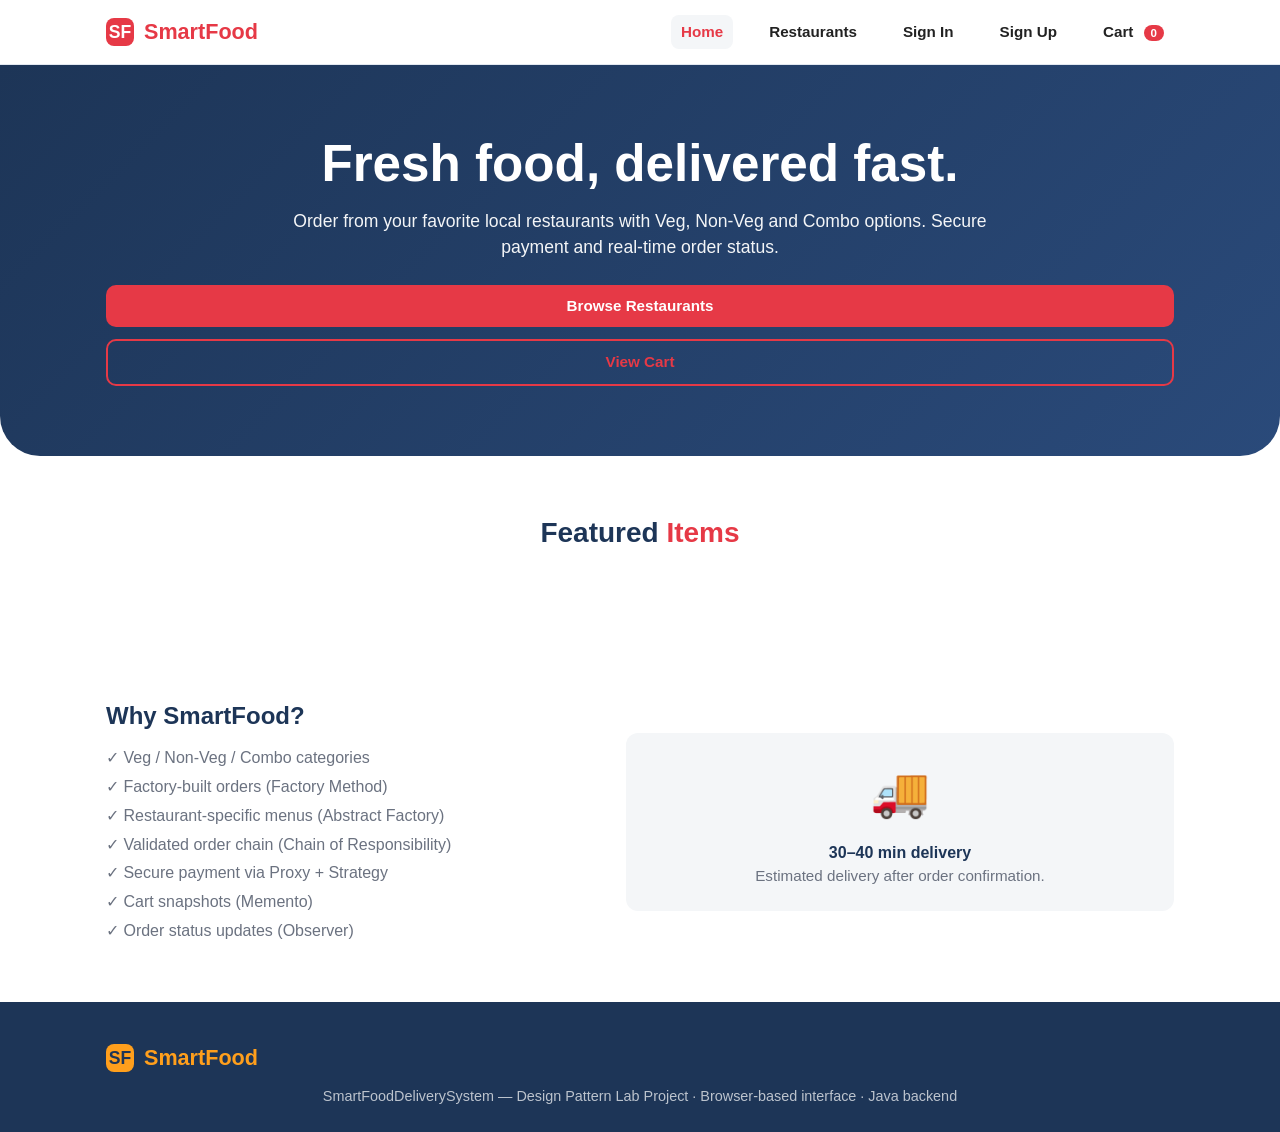
==== frontend/index.html @ 9c6362ef "interface update-1" ====
<!DOCTYPE html>
<html lang="en">
<head>
<meta charset="UTF-8">
<meta name="viewport" content="width=device-width, initial-scale=1.0">
<title>SmartFood — Home</title>
<link rel="stylesheet" href="css/style.css">
</head>
<body>
<nav class="navbar">
  <div class="container">
    <a href="index.html" class="brand"><div class="mark">SF</div><span>SmartFood</span></a>
    <div class="nav-links">
      <a href="index.html" class="active">Home</a>
      <a href="restaurants.html">Restaurants</a>
      <a href="sign-in.html">Sign In</a>
      <a href="sign-up.html">Sign Up</a>
      <a href="cart.html" class="cart-link">Cart <span class="cart-badge" id="cart-badge">0</span></a>
    </div>
  </div>
</nav>

<section class="hero">
  <div class="container">
    <h1>Fresh food, delivered fast.</h1>
    <p>Order from your favorite local restaurants with Veg, Non-Veg and Combo options. Secure payment and real-time order status.</p>
    <div class="actions">
      <a href="restaurants.html" class="btn btn-primary btn-full">Browse Restaurants</a>
      <a href="cart.html" class="btn btn-outline btn-full">View Cart</a>
    </div>
  </div>
</section>

<section class="section" id="featured">
  <h2 class="section-title">Featured <span>Items</span></h2>
  <div class="card-grid" id="featured-grid"></div>
</section>

<section class="section">
  <div class="container" style="display:flex;gap:20px;flex-wrap:wrap;align-items:center;">
    <div style="flex:1;min-width:260px;">
      <h2 style="font-size:1.5rem;color:var(--dark);margin-bottom:10px;">Why SmartFood?</h2>
      <ul style="color:var(--text-muted);line-height:1.8;">
        <li>&#10003; Veg / Non-Veg / Combo categories</li>
        <li>&#10003; Factory-built orders (Factory Method)</li>
        <li>&#10003; Restaurant-specific menus (Abstract Factory)</li>
        <li>&#10003; Validated order chain (Chain of Responsibility)</li>
        <li>&#10003; Secure payment via Proxy + Strategy</li>
        <li>&#10003; Cart snapshots (Memento)</li>
        <li>&#10003; Order status updates (Observer)</li>
      </ul>
    </div>
    <div style="flex:1;min-width:260px;background:var(--gray-light);border-radius:var(--radius);padding:24px;text-align:center;">
      <div style="font-size:3rem;margin-bottom:12px;">🚚</div>
      <div style="font-weight:800;color:var(--dark);">30–40 min delivery</div>
      <p style="color:var(--text-muted);font-size:0.95rem;">Estimated delivery after order confirmation.</p>
    </div>
  </div>
</section>

<footer>
  <div class="container">
    <div class="brand"><div class="mark" style="background:var(--accent);color:var(--dark);">SF</div><span>SmartFood</span></div>
    <p>SmartFoodDeliverySystem — Design Pattern Lab Project &middot; Browser-based interface &middot; Java backend</p>
  </div>
</footer>

<script type="module" src="js/app.js"></script>
<script type="module" src="js/home.js"></script>
</body>
</html>
---- frontend/css/style.css ----
/* SmartFoodDeliverySystem — Frontend Stylesheet */
:root {
    --primary: #e63946;
    --primary-dark: #c1121f;
    --accent: #ff9f1c;
    --dark: #1d3557;
    --gray-light: #f4f6f8;
    --gray: #e2e8f0;
    --text: #222;
    --text-muted: #6b7280;
    --success: #2e7d32;
    --warning: #b45309;
    --white: #ffffff;
    --shadow: 0 4px 12px rgba(0,0,0,0.08);
    --shadow-sm: 0 2px 6px rgba(0,0,0,0.06);
    --radius: 12px;
}

* { box-sizing: border-box; margin: 0; padding: 0; }

html { scroll-behavior: smooth; }

body {
    font-family: "Segoe UI", Roboto, Helvetica, Arial, sans-serif;
    color: var(--text);
    background: var(--white);
    line-height: 1.5;
}

a { text-decoration: none; color: inherit; }
button {
    font-family: inherit;
    border: none;
    background: none;
    cursor: pointer;
}
ul { list-style: none; }

img { max-width: 100%; display: block; }

.container {
    max-width: 1100px;
    margin: 0 auto;
    padding: 0 16px;
}

/* ---------- Navbar ---------- */
.navbar {
    position: sticky;
    top: 0;
    background: rgba(255,255,255,0.95);
    border-bottom: 1px solid var(--gray);
    z-index: 100;
}
.navbar .container {
    display: flex;
    align-items: center;
    justify-content: space-between;
    height: 64px;
}
.brand {
    display: flex;
    align-items: center;
    gap: 10px;
    font-weight: 800;
    font-size: 1.35rem;
    color: var(--primary);
}
.brand .mark {
    width: 28px; height: 28px;
    background: var(--primary);
    color: #fff;
    border-radius: 8px;
    display: grid; place-items: center;
    font-weight: 900;
    font-size: 1.1rem;
}
.nav-links { display: flex; gap: 26px; align-items: center; }
.nav-links a {
    font-weight: 600;
    font-size: 0.95rem;
    color: var(--text);
    padding: 6px 10px;
    border-radius: 8px;
    transition: background 0.2s, color 0.2s;
}
.nav-links a:hover, .nav-links a.active {
    background: var(--gray-light);
    color: var(--primary);
}
.cart-badge {
    background: var(--primary);
    color: #fff;
    font-size: 0.72rem;
    padding: 2px 7px;
    border-radius: 12px;
    font-weight: 700;
    margin-left: 6px;
}

/* ---------- Buttons ---------- */
.btn {
    display: inline-flex;
    align-items: center;
    justify-content: center;
    padding: 10px 20px;
    border-radius: 10px;
    font-weight: 700;
    font-size: 0.95rem;
    transition: transform 0.1s, opacity 0.2s;
}
.btn:active { transform: scale(0.97); }
.btn-primary { background: var(--primary); color: #fff; }
.btn-primary:hover { background: var(--primary-dark); }
.btn-outline { border: 2px solid var(--primary); color: var(--primary); background: transparent; }
.btn-outline:hover { background: var(--primary); color: #fff; }
.btn-accent { background: var(--accent); color: var(--dark); }
.btn-accent:hover { background: #e88a16; }
.btn-success { background: var(--success); color: #fff; }
.btn-sm { padding: 6px 12px; font-size: 0.85rem; }
.btn-full { width: 100%; }
.btn:disabled { opacity: 0.6; cursor: not-allowed; }

/* ---------- Home ---------- */
.hero {
    background: linear-gradient(135deg, #1d3557 0%, #2a4a7a 100%);
    color: #fff;
    padding: 70px 16px;
    text-align: center;
    border-radius: 0 0 40px 40px;
}
.hero h1 { font-size: clamp(2rem, 5vw, 3.2rem); margin-bottom: 14px; line-height: 1.15; }
.hero p { font-size: 1.1rem; opacity: 0.95; max-width: 700px; margin: 0 auto 24px; }
.hero .actions { display: flex; gap: 12px; justify-content: center; flex-wrap: wrap; }

.section { padding: 56px 16px; }
.section-title {
    text-align: center;
    font-size: 1.75rem;
    margin-bottom: 32px;
    color: var(--dark);
}
.section-title span { color: var(--primary); }

.card-grid {
    display: grid;
    grid-template-columns: repeat(auto-fill, minmax(220px, 1fr));
    gap: 20px;
}
.restaurant-card, .food-card {
    background: #fff;
    border: 1px solid var(--gray);
    border-radius: var(--radius);
    padding: 16px;
    transition: transform 0.2s, box-shadow 0.2s;
    display: flex;
    flex-direction: column;
}
.restaurant-card:hover, .food-card:hover {
    transform: translateY(-4px);
    box-shadow: var(--shadow);
    border-color: var(--primary);
}
.card-image {
    width: 100%;
    height: 140px;
    border-radius: 10px;
    background: var(--gray-light);
    margin-bottom: 12px;
    display: grid; place-items: center;
    color: var(--text-muted);
    font-size: 0.85rem;
}
.card-title { font-size: 1.1rem; font-weight: 700; margin-bottom: 4px; }
.card-sub { color: var(--text-muted); font-size: 0.9rem; margin-bottom: 10px; }
.card-footer { margin-top: auto; display: flex; justify-content: space-between; align-items: center; }
.price { font-weight: 800; color: var(--primary); font-size: 1.05rem; }

/* ---------- Menu ---------- */
.menu-header {
    display: flex;
    align-items: center;
    gap: 12px;
    margin-bottom: 24px;
    padding-bottom: 16px;
    border-bottom: 2px solid var(--gray-light);
}
.menu-header .back { font-weight: 600; color: var(--primary); }
.restaurant-info h2 { font-size: 1.75rem; color: var(--dark); margin-bottom: 4px; }
.restaurant-info p { color: var(--text-muted); font-size: 0.95rem; }
.category-tabs {
    display: flex;
    gap: 8px;
    margin-bottom: 24px;
    overflow-x: auto;
    padding-bottom: 8px;
}
.category-tabs button {
    padding: 8px 14px;
    border-radius: 20px;
    border: 1px solid var(--gray);
    background: #fff;
    color: var(--text-muted);
    font-weight: 600;
    font-size: 0.9rem;
    white-space: nowrap;
}
.category-tabs button.active {
    background: var(--primary);
    color: #fff;
    border-color: var(--primary);
}
.empty-state {
    text-align: center;
    padding: 60px 20px;
    color: var(--text-muted);
}
.empty-state .icon { font-size: 2.5rem; margin-bottom: 12px; }

/* ---------- Cart ---------- */
.cart-item {
    display: flex;
    gap: 12px;
    align-items: center;
    background: #fff;
    border: 1px solid var(--gray);
    border-radius: 10px;
    padding: 14px;
    margin-bottom: 12px;
}
.cart-item .image {
    width: 70px; height: 70px;
    border-radius: 8px;
    background: var(--gray-light);
    display: grid; place-items: center;
    color: var(--text-muted);
    font-size: 0.75rem;
    flex-shrink: 0;
}
.cart-item .info { flex: 1; }
.cart-item .name { font-weight: 700; font-size: 1rem; }
.cart-item .price { color: var(--primary); font-weight: 700; }
.cart-controls {
    display: flex;
    align-items: center;
    gap: 8px;
}
.cart-controls button {
    width: 32px; height: 32px;
    border-radius: 8px;
    border: 1px solid var(--gray);
    background: #fff;
    font-weight: 700;
    font-size: 1rem;
    display: grid; place-items: center;
}
.cart-controls button:hover { background: var(--gray-light); }
.cart-controls .qty { font-weight: 700; min-width: 24px; text-align: center; }
.remove-btn {
    color: var(--text-muted);
    font-size: 0.85rem;
    padding: 6px 10px;
    border-radius: 6px;
}
.remove-btn:hover { background: #fee2e2; color: var(--primary-dark); }
.cart-summary {
    background: var(--gray-light);
    border-radius: var(--radius);
    padding: 20px;
    margin-top: 24px;
}
.cart-summary .row {
    display: flex;
    justify-content: space-between;
    padding: 8px 0;
    color: var(--text-muted);
}
.cart-summary .total {
    font-size: 1.25rem;
    font-weight: 800;
    color: var(--dark);
    margin-top: 10px;
    padding-top: 10px;
    border-top: 1px solid var(--gray);
}

/* ---------- Checkout / Order ---------- */
.form-grid {
    display: grid;
    grid-template-columns: 1fr;
    gap: 16px;
    margin-bottom: 24px;
}
@media (min-width: 600px) {
    .form-grid { grid-template-columns: 1fr 1fr; }
}
.form-group { display: flex; flex-direction: column; gap: 6px; }
.form-group label { font-weight: 700; font-size: 0.9rem; color: var(--dark); }
.form-group input, .form-group select {
    padding: 10px 12px;
    border: 1px solid var(--gray);
    border-radius: 10px;
    font-size: 0.95rem;
    background: #fff;
}
.form-group input:focus, .form-group select:focus {
    outline: 2px solid var(--primary);
    border-color: var(--primary);
}
.payment-options {
    display: flex;
    gap: 10px;
    margin-top: 8px;
}
.payment-options label {
    display: flex;
    align-items: center;
    gap: 8px;
    cursor: pointer;
    font-weight: 600;
    font-size: 0.95rem;
    color: var(--text);
}
.order-summary {
    background: var(--gray-light);
    border-radius: var(--radius);
    padding: 20px;
}
.order-item {
    display: flex;
    justify-content: space-between;
    padding: 8px 0;
    border-bottom: 1px solid var(--gray);
    font-size: 0.95rem;
}
.order-item:last-child { border-bottom: none; }
.order-item .qty { color: var(--text-muted); }

/* ---------- Status ---------- */
.status-card {
    background: #fff;
    border: 1px solid var(--gray);
    border-radius: var(--radius);
    padding: 32px;
    text-align: center;
    max-width: 500px;
    margin: 0 auto;
}
.status-pill {
    display: inline-flex;
    align-items: center;
    gap: 8px;
    padding: 8px 16px;
    border-radius: 20px;
    font-weight: 800;
    font-size: 1.1rem;
    margin: 16px 0;
}
.status-placed { background: #e3f2fd; color: #1565c0; }
.status-confirmed { background: #e8f5e9; color: var(--success); }
.status-preparing { background: #fff3e0; color: var(--warning); }
.status-ready { background: #e3f2fd; color: #1565c0; }
.status-out { background: #fce4ec; color: #c2185b; }
.status-delivered { background: #e8f5e9; color: var(--success); }
.status-cancelled { background: #fcebea; color: #c62828; }

/* ---------- Messages ---------- */
.toast {
    position: fixed; bottom: 24px; left: 50%;
    transform: translateX(-50%);
    background: var(--dark);
    color: #fff;
    padding: 12px 20px;
    border-radius: 10px;
    font-size: 0.95rem;
    opacity: 0;
    transition: opacity 0.3s;
    z-index: 200;
}
.toast.show { opacity: 1; }
.toast.success { background: var(--success); }
.toast.error { background: var(--primary); }

/* ---------- Footer ---------- */
footer {
    background: var(--dark);
    color: #fff;
    padding: 40px 16px 24px;
    text-align: center;
}
footer .brand { color: var(--accent); margin-bottom: 12px; }
footer p { opacity: 0.7; font-size: 0.9rem; margin-top: 8px; }

/* ---------- Responsive ---------- */
@media (max-width: 600px) {
    .nav-links { gap: 16px; }
    .hero { padding: 50px 16px; border-radius: 0 0 28px 28px; }
    .section { padding: 40px 16px; }
    .cart-summary { position: static; }
}
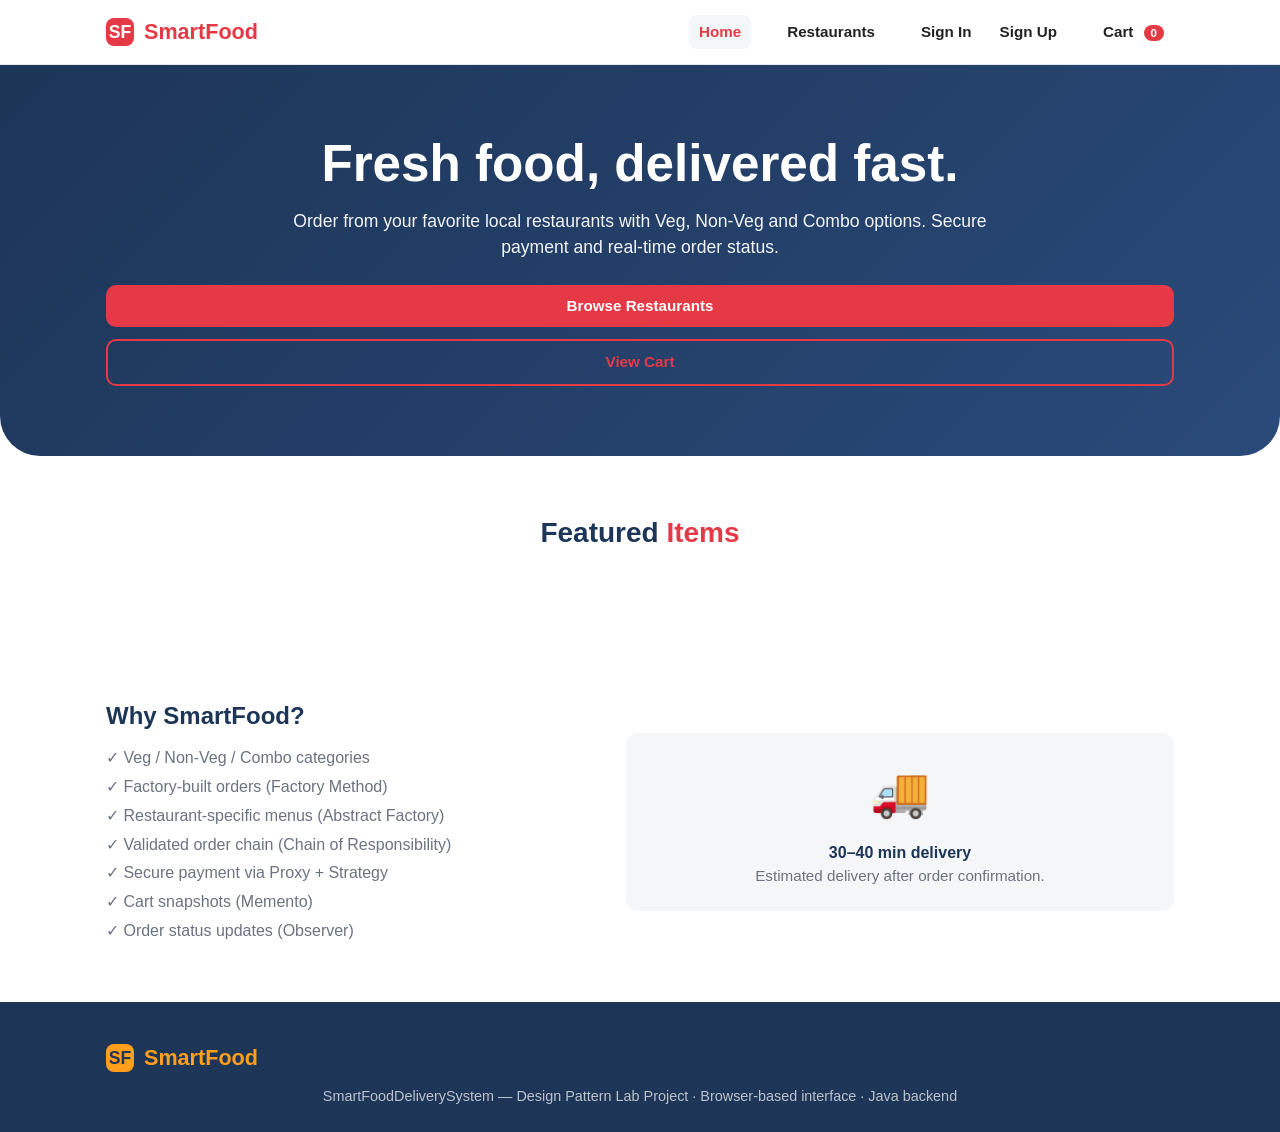
==== commit 79b51739: "interface update 3" ====
--- a/frontend/index.html
+++ b/frontend/index.html
@@ -13,8 +13,14 @@
     <div class="nav-links">
       <a href="index.html" class="active">Home</a>
       <a href="restaurants.html">Restaurants</a>
-      <a href="sign-in.html">Sign In</a>
-      <a href="sign-up.html">Sign Up</a>
+      <div id="nav-guest-links" style="display:flex;gap:8px;align-items:center;">
+        <a href="sign-in.html">Sign In</a>
+        <a href="sign-up.html">Sign Up</a>
+      </div>
+      <div id="nav-user-links" style="display:none;gap:8px;align-items:center;">
+        <span id="nav-user-name" style="color:var(--text-muted);">User</span>
+        <a href="#" id="nav-logout" style="color:var(--primary);">Sign Out</a>
+      </div>
       <a href="cart.html" class="cart-link">Cart <span class="cart-badge" id="cart-badge">0</span></a>
     </div>
   </div>
@@ -67,5 +73,9 @@
 
 <script type="module" src="js/app.js"></script>
 <script type="module" src="js/home.js"></script>
+<script type="module">
+  import { setupLogout } from "./js/app.js";
+  setupLogout();
+</script>
 </body>
 </html>
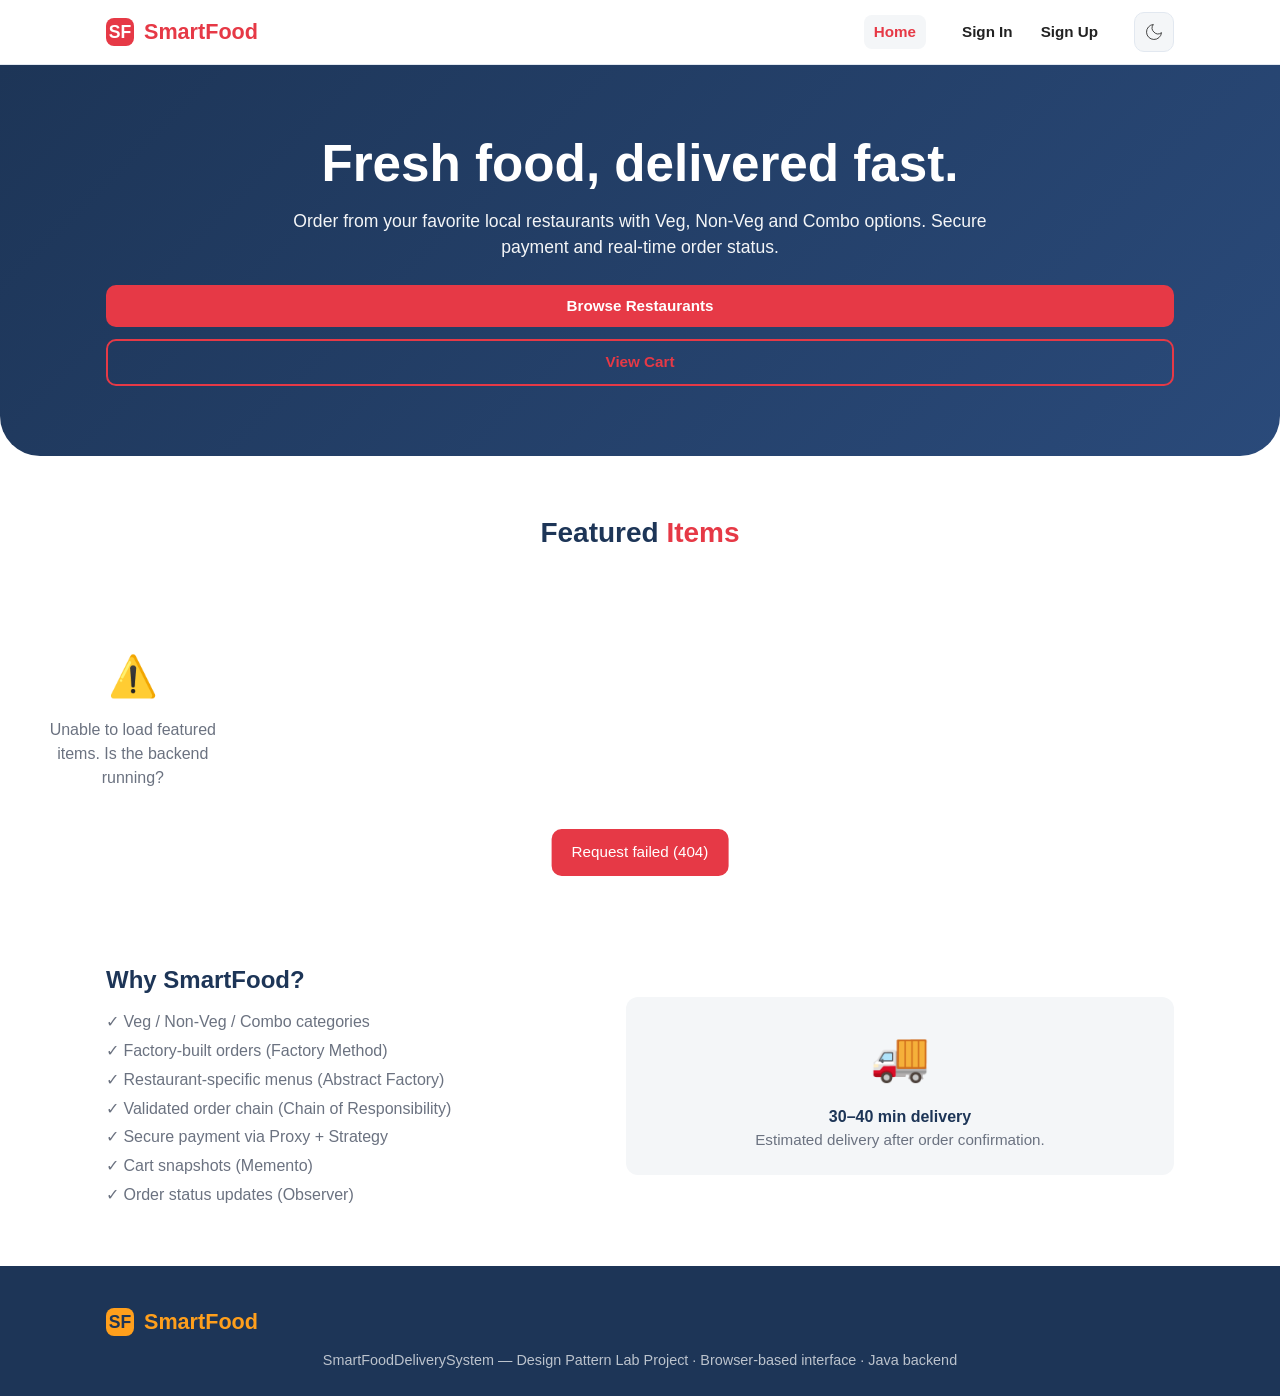
==== commit 88143864: "functionality updates-1" ====
--- a/frontend/index.html
+++ b/frontend/index.html
@@ -12,16 +12,19 @@
     <a href="index.html" class="brand"><div class="mark">SF</div><span>SmartFood</span></a>
     <div class="nav-links">
       <a href="index.html" class="active">Home</a>
-      <a href="restaurants.html">Restaurants</a>
       <div id="nav-guest-links" style="display:flex;gap:8px;align-items:center;">
         <a href="sign-in.html">Sign In</a>
         <a href="sign-up.html">Sign Up</a>
       </div>
       <div id="nav-user-links" style="display:none;gap:8px;align-items:center;">
         <span id="nav-user-name" style="color:var(--text-muted);">User</span>
+        <a href="cart.html" class="cart-link" id="nav-cart-link">Cart <span class="cart-badge" id="cart-badge">0</span></a>
         <a href="#" id="nav-logout" style="color:var(--primary);">Sign Out</a>
       </div>
-      <a href="cart.html" class="cart-link">Cart <span class="cart-badge" id="cart-badge">0</span></a>
+      <button id="theme-toggle" class="theme-toggle" aria-label="Switch to Dark Mode" title="Switch to Dark Mode">
+        <svg class="theme-sun" viewBox="0 0 24 24"><circle cx="12" cy="12" r="5"/><line x1="12" y1="1" x2="12" y2="3"/><line x1="12" y1="21" x2="12" y2="23"/><line x1="4.22" y1="4.22" x2="5.64" y2="5.64"/><line x1="18.36" y1="18.36" x2="19.78" y2="19.78"/><line x1="1" y1="12" x2="3" y2="12"/><line x1="21" y1="12" x2="23" y2="12"/><line x1="4.22" y1="19.78" x2="5.64" y2="18.36"/><line x1="18.36" y1="5.64" x2="19.78" y2="4.22"/></svg>
+        <svg class="theme-moon" viewBox="0 0 24 24"><path d="M21 12.79A9 9 0 1 1 11.21 3 7 7 0 0 0 21 12.79z"/></svg>
+      </button>
     </div>
   </div>
 </nav>
@@ -71,6 +74,11 @@
   </div>
 </footer>
 
+<script type="module" src="js/theme.js"></script>
+<script type="module">
+  import { initTheme } from "./js/theme.js";
+  initTheme();
+</script>
 <script type="module" src="js/app.js"></script>
 <script type="module" src="js/home.js"></script>
 <script type="module">
--- a/frontend/css/style.css
+++ b/frontend/css/style.css
@@ -14,6 +14,54 @@
     --shadow: 0 4px 12px rgba(0,0,0,0.08);
     --shadow-sm: 0 2px 6px rgba(0,0,0,0.06);
     --radius: 12px;
+    --card-bg: #fff;
+    --card-border: var(--gray);
+    --input-bg: #fff;
+    --input-border: var(--gray);
+    --navbar-bg: rgba(255,255,255,0.95);
+    --navbar-border: var(--gray);
+    --hero-gradient: linear-gradient(135deg, #1d3557 0%, #2a4a7a 100%);
+    --footer-bg: var(--dark);
+    --footer-text: #fff;
+    --empty-state-bg: transparent;
+    --toast-bg: var(--dark);
+    --toast-text: #fff;
+    --category-btn-bg: #fff;
+    --category-btn-border: var(--gray);
+    --category-btn-text: var(--text-muted);
+    --category-btn-active-bg: var(--primary);
+    --category-btn-active-text: #fff;
+    --status-card-bg: #fff;
+    --status-card-border: var(--gray);
+}
+
+/* Dark mode variables */
+[data-theme="dark"] {
+    --gray-light: #1e293b;
+    --gray: #334155;
+    --text: #f1f5f9;
+    --text-muted: #94a3b8;
+    --white: #0f172a;
+    --shadow: 0 4px 12px rgba(0,0,0,0.3);
+    --shadow-sm: 0 2px 6px rgba(0,0,0,0.2);
+    --card-bg: #1e293b;
+    --card-border: #334155;
+    --input-bg: #1e293b;
+    --input-border: #334155;
+    --navbar-bg: rgba(15,23,42,0.95);
+    --navbar-border: #334155;
+    --hero-gradient: linear-gradient(135deg, #0f172a 0%, #1e293b 100%);
+    --footer-bg: #0f172a;
+    --footer-text: #f1f5f9;
+    --toast-bg: #1e293b;
+    --toast-text: #f1f5f9;
+    --category-btn-bg: #1e293b;
+    --category-btn-border: #334155;
+    --category-btn-text: #94a3b8;
+    --category-btn-active-bg: var(--primary);
+    --category-btn-active-text: #fff;
+    --status-card-bg: #1e293b;
+    --status-card-border: #334155;
 }
 
 * { box-sizing: border-box; margin: 0; padding: 0; }
@@ -48,8 +96,8 @@
 .navbar {
     position: sticky;
     top: 0;
-    background: rgba(255,255,255,0.95);
-    border-bottom: 1px solid var(--gray);
+    background: var(--navbar-bg);
+    border-bottom: 1px solid var(--navbar-border);
     z-index: 100;
 }
 .navbar .container {
@@ -88,6 +136,46 @@
     background: var(--gray-light);
     color: var(--primary);
 }
+
+/* Theme Toggle */
+.theme-toggle {
+    display: flex;
+    align-items: center;
+    justify-content: center;
+    width: 40px;
+    height: 40px;
+    border-radius: 10px;
+    background: var(--gray-light);
+    border: 1px solid var(--gray);
+    color: var(--text);
+    transition: background 0.2s, border-color 0.2s, transform 0.1s;
+}
+.theme-toggle:hover {
+    background: var(--gray);
+    transform: scale(1.05);
+}
+.theme-toggle:active {
+    transform: scale(0.95);
+}
+.theme-toggle svg {
+    width: 20px;
+    height: 20px;
+    stroke: currentColor;
+    fill: none;
+}
+.theme-toggle .theme-sun {
+    display: none;
+}
+.theme-toggle .theme-moon {
+    display: inline-block;
+}
+[data-theme="dark"] .theme-toggle .theme-sun {
+    display: inline-block;
+}
+[data-theme="dark"] .theme-toggle .theme-moon {
+    display: none;
+}
+
 .cart-badge {
     background: var(--primary);
     color: #fff;
@@ -123,7 +211,7 @@
 
 /* ---------- Home ---------- */
 .hero {
-    background: linear-gradient(135deg, #1d3557 0%, #2a4a7a 100%);
+    background: var(--hero-gradient);
     color: #fff;
     padding: 70px 16px;
     text-align: center;
@@ -148,8 +236,8 @@
     gap: 20px;
 }
 .restaurant-card, .food-card {
-    background: #fff;
-    border: 1px solid var(--gray);
+    background: var(--card-bg);
+    border: 1px solid var(--card-border);
     border-radius: var(--radius);
     padding: 16px;
     transition: transform 0.2s, box-shadow 0.2s;
@@ -198,17 +286,23 @@
 .category-tabs button {
     padding: 8px 14px;
     border-radius: 20px;
-    border: 1px solid var(--gray);
-    background: #fff;
-    color: var(--text-muted);
+    border: 1px solid var(--category-btn-border);
+    background: var(--category-btn-bg);
+    color: var(--category-btn-text);
     font-weight: 600;
     font-size: 0.9rem;
     white-space: nowrap;
+    transition: background 0.2s, border-color 0.2s, color 0.2s;
 }
 .category-tabs button.active {
-    background: var(--primary);
-    color: #fff;
+    background: var(--category-btn-active-bg);
+    color: var(--category-btn-active-text);
+    border-color: var(--category-btn-active-bg);
+}
+.category-tabs button:hover:not(.active) {
+    background: var(--gray-light);
     border-color: var(--primary);
+    color: var(--primary);
 }
 .empty-state {
     text-align: center;
@@ -222,8 +316,8 @@
     display: flex;
     gap: 12px;
     align-items: center;
-    background: #fff;
-    border: 1px solid var(--gray);
+    background: var(--card-bg);
+    border: 1px solid var(--card-border);
     border-radius: 10px;
     padding: 14px;
     margin-bottom: 12px;
@@ -249,7 +343,7 @@
     width: 32px; height: 32px;
     border-radius: 8px;
     border: 1px solid var(--gray);
-    background: #fff;
+    background: var(--card-bg);
     font-weight: 700;
     font-size: 1rem;
     display: grid; place-items: center;
@@ -298,10 +392,11 @@
 .form-group label { font-weight: 700; font-size: 0.9rem; color: var(--dark); }
 .form-group input, .form-group select {
     padding: 10px 12px;
-    border: 1px solid var(--gray);
-    border-radius: 10px;
-    font-size: 0.95rem;
-    background: #fff;
+    border: 1px solid var(--input-border);
+    border-radius: 10px;
+    font-size: 0.95rem;
+    background: var(--input-bg);
+    color: var(--text);
 }
 .form-group input:focus, .form-group select:focus {
     outline: 2px solid var(--primary);
@@ -338,8 +433,8 @@
 
 /* ---------- Status ---------- */
 .status-card {
-    background: #fff;
-    border: 1px solid var(--gray);
+    background: var(--status-card-bg);
+    border: 1px solid var(--status-card-border);
     border-radius: var(--radius);
     padding: 32px;
     text-align: center;
@@ -368,8 +463,8 @@
 .toast {
     position: fixed; bottom: 24px; left: 50%;
     transform: translateX(-50%);
-    background: var(--dark);
-    color: #fff;
+    background: var(--toast-bg);
+    color: var(--toast-text);
     padding: 12px 20px;
     border-radius: 10px;
     font-size: 0.95rem;
@@ -383,8 +478,8 @@
 
 /* ---------- Footer ---------- */
 footer {
-    background: var(--dark);
-    color: #fff;
+    background: var(--footer-bg);
+    color: var(--footer-text);
     padding: 40px 16px 24px;
     text-align: center;
 }
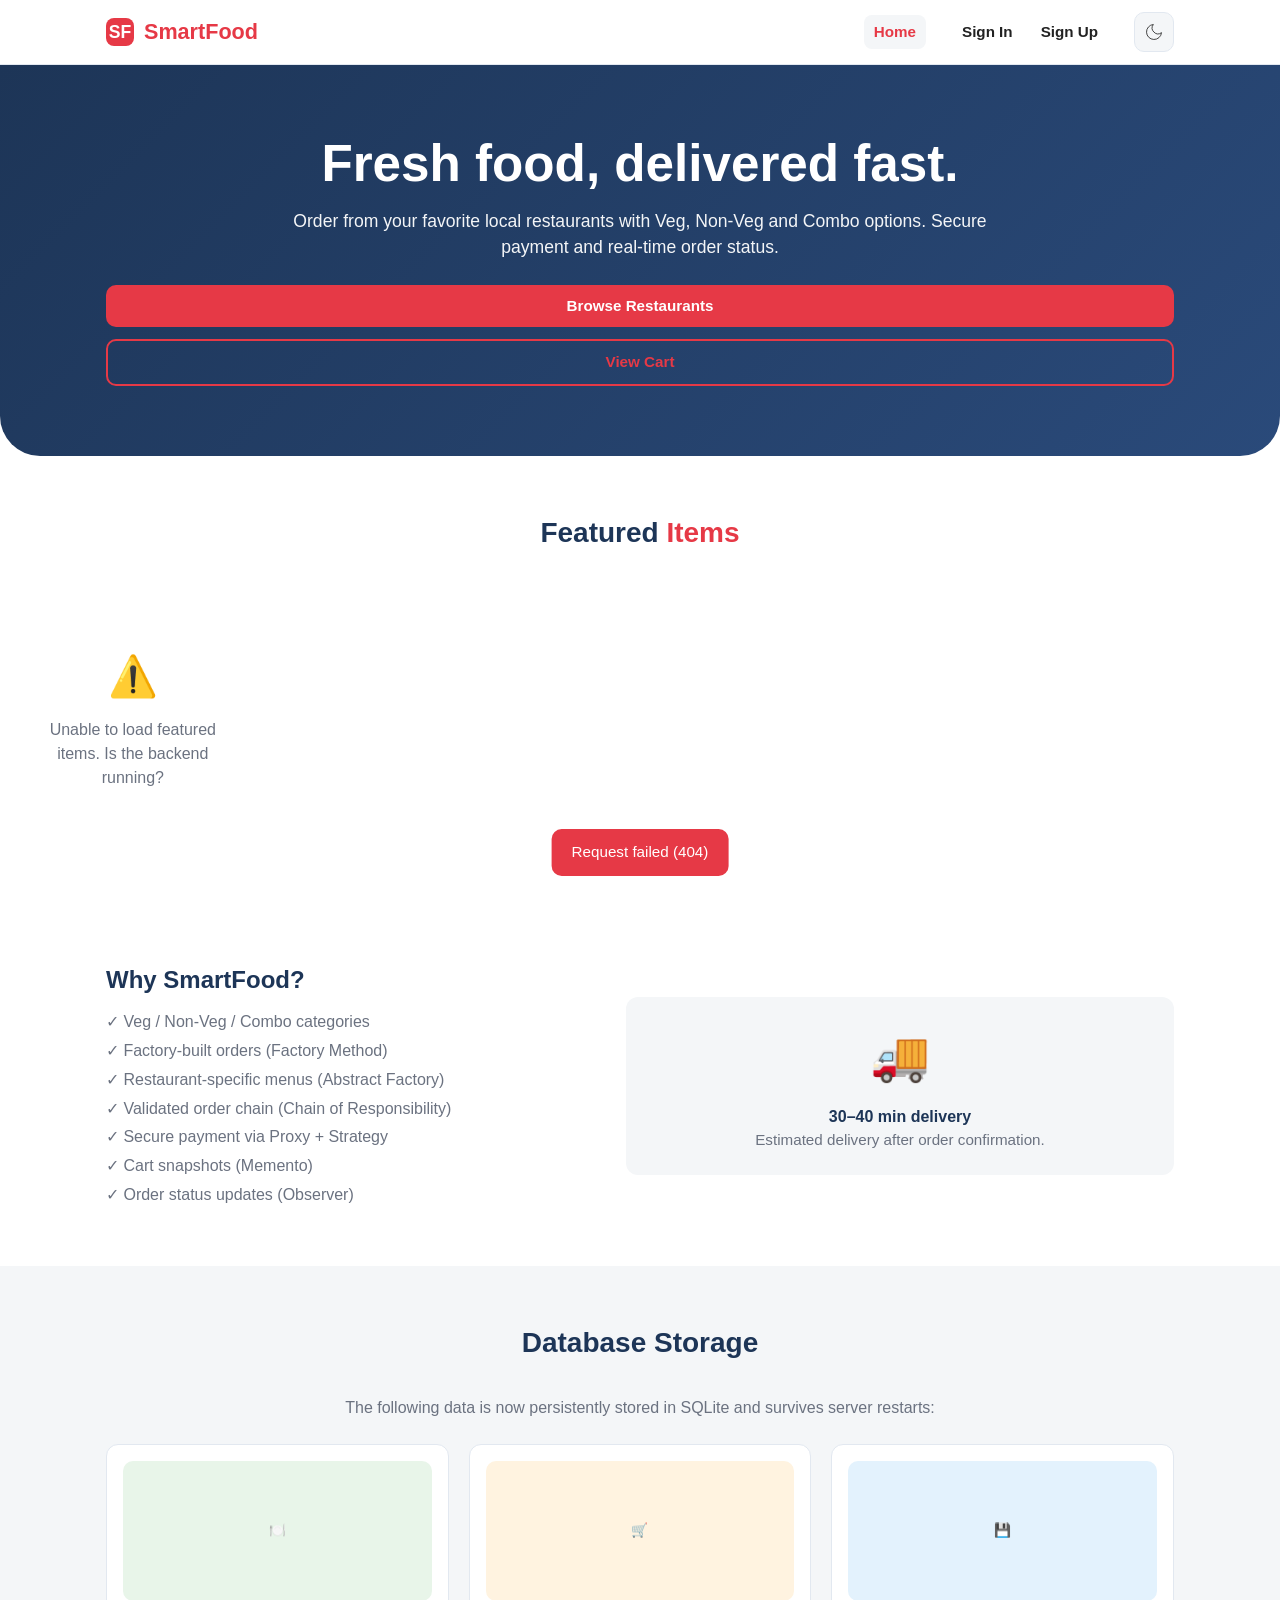
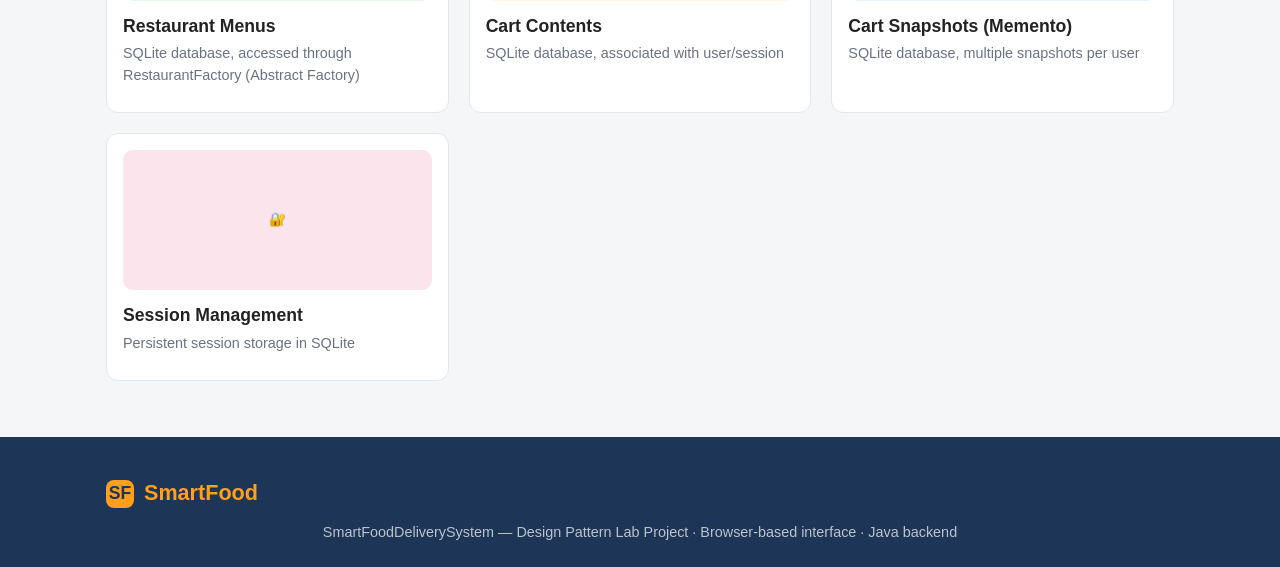
==== commit 1423bf3b: "update-2" ====
--- a/frontend/index.html
+++ b/frontend/index.html
@@ -67,6 +67,37 @@
   </div>
 </section>
 
+<section class="section" style="background:var(--gray-light);">
+  <div class="container">
+    <h2 class="section-title">Database Storage</h2>
+    <p style="text-align:center;color:var(--text-muted);max-width:700px;margin:0 auto 24px;">
+      The following data is now persistently stored in SQLite and survives server restarts:
+    </p>
+    <div class="card-grid" style="grid-template-columns:repeat(auto-fit,minmax(280px,1fr));">
+      <div class="restaurant-card" style="text-align:left;">
+        <div class="card-image" style="background:#e8f5e9;">🍽️</div>
+        <div class="card-title">Restaurant Menus</div>
+        <div class="card-sub">SQLite database, accessed through RestaurantFactory (Abstract Factory)</div>
+      </div>
+      <div class="restaurant-card" style="text-align:left;">
+        <div class="card-image" style="background:#fff3e0;">🛒</div>
+        <div class="card-title">Cart Contents</div>
+        <div class="card-sub">SQLite database, associated with user/session</div>
+      </div>
+      <div class="restaurant-card" style="text-align:left;">
+        <div class="card-image" style="background:#e3f2fd;">💾</div>
+        <div class="card-title">Cart Snapshots (Memento)</div>
+        <div class="card-sub">SQLite database, multiple snapshots per user</div>
+      </div>
+      <div class="restaurant-card" style="text-align:left;">
+        <div class="card-image" style="background:#fce4ec;">🔐</div>
+        <div class="card-title">Session Management</div>
+        <div class="card-sub">Persistent session storage in SQLite</div>
+      </div>
+    </div>
+  </div>
+</section>
+
 <footer>
   <div class="container">
     <div class="brand"><div class="mark" style="background:var(--accent);color:var(--dark);">SF</div><span>SmartFood</span></div>
